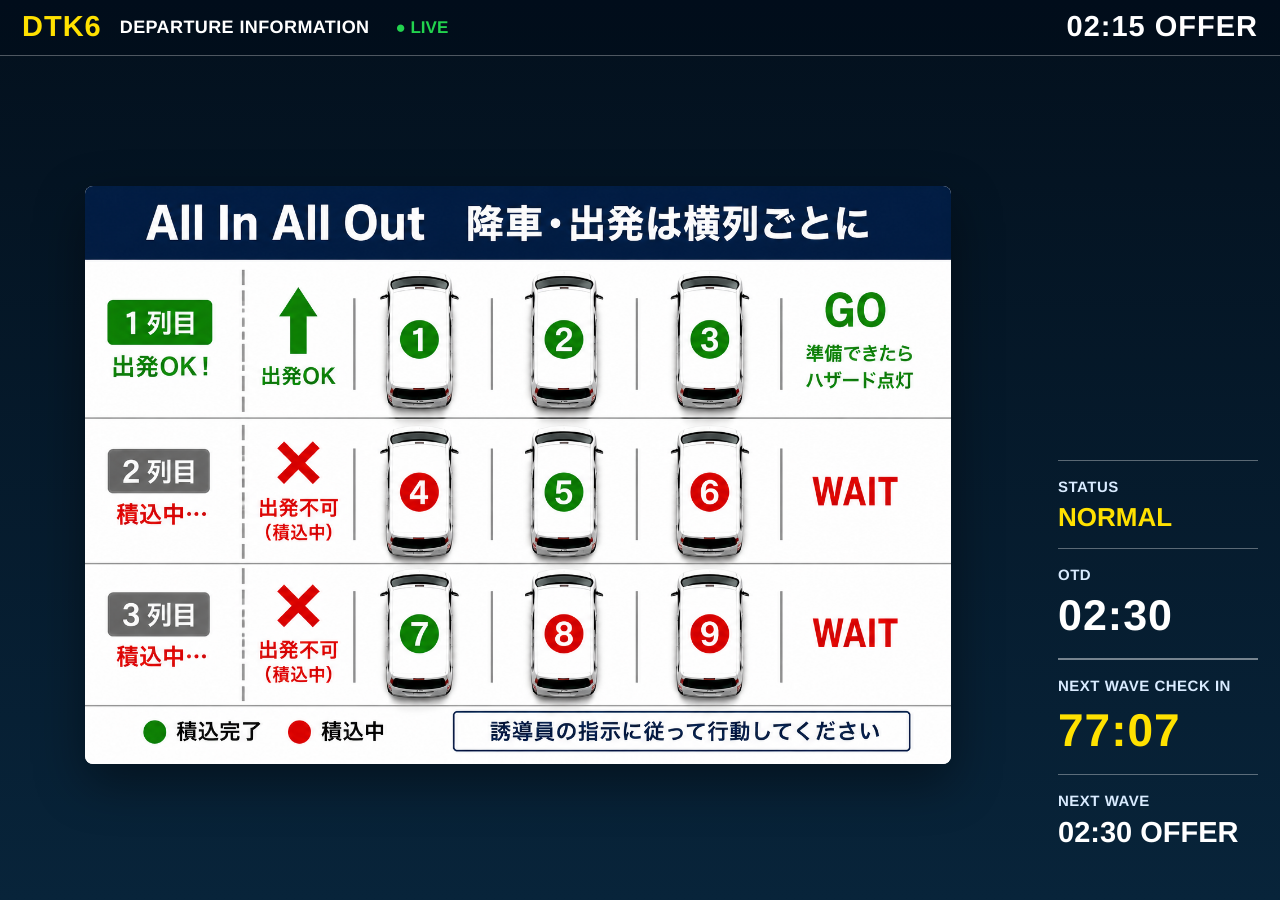
==== index.html @ 62feb546 "Add files via upload" ====
<!DOCTYPE html>
<html lang="ja">
<head>
  <meta charset="UTF-8">
  <meta name="viewport" content="width=device-width, initial-scale=1.0, viewport-fit=cover">
  <meta http-equiv="X-UA-Compatible" content="IE=edge">
  <title>DTK6 Departure Information</title>
  <link rel="stylesheet" href="style.css">
</head>
<body class="mode-normal">
  <div id="app">
    <header id="header">
      <div class="brand"><span class="brand-main">DTK6</span><span class="brand-sub">DEPARTURE INFORMATION</span></div>
      <div class="live">● LIVE</div>
      <div id="offer">--:-- OFFER</div>
    </header>

    <main id="main">
      <section id="clockView" class="view active">
        <canvas id="clockCanvas"></canvas>
        <div id="digitalClock">--:--:--</div>
      </section>

      <section id="slideView" class="view">
        <img id="slideImage" src="" alt="DTK6案内スライド">
        <div id="slidePlaceholder">
          <div id="slideTitle">IMAGE</div>
          <div id="slideMessage">画像を読み込み中</div>
        </div>
      </section>

      <section id="messageView" class="view">
        <div id="messageStatus">CHECK-IN</div>
        <div id="messageText">受付開始</div>
      </section>
    </main>

    <aside id="infoPanel">
      <div class="infoBlock"><div class="label">STATUS</div><div id="status">NORMAL</div></div>
      <div class="infoBlock"><div class="label">OTD</div><div id="otdTime">--:--</div></div>
      <div class="infoBlock remainBlock"><div class="label">NEXT WAVE CHECK IN</div><div id="remaining">00:00</div></div>
      <div class="infoBlock"><div class="label">NEXT WAVE</div><div id="nextWave">--:--</div></div>
    </aside>
  </div>

  <script src="config.js"></script>
  <script src="clock.js"></script>
  <script src="scheduler.js"></script>
  <script src="display.js"></script>
  <script src="no-sleep.js"></script>
  <script src="app.js"></script>
</body>
</html>
---- style.css ----
*{margin:0;padding:0;box-sizing:border-box}
html,body{width:100%;height:100%;overflow:hidden;background:#03101d}
body{color:white;font-family:Arial,"Helvetica Neue",sans-serif;-webkit-font-smoothing:antialiased;text-rendering:geometricPrecision}
#app{width:100vw;height:100vh;position:relative;background:linear-gradient(180deg,#03101d,#08243a);transition:background .6s ease;overflow:hidden}
#header{position:absolute;top:0;left:0;right:0;height:62px;display:flex;align-items:center;padding:0 30px;border-bottom:1px solid rgba(255,255,255,.30);z-index:20;background:rgba(0,12,26,.55)}
.brand{display:flex;align-items:center;gap:18px;white-space:nowrap}.brand-main{font-size:33px;font-weight:900;color:#ffe100;letter-spacing:1px}.brand-sub{font-size:21px;font-weight:800;letter-spacing:.4px}.live{margin-left:26px;font-size:19px;color:#22d34e;font-weight:900;white-space:nowrap}#offer{margin-left:auto;font-size:33px;font-weight:900;letter-spacing:1px;white-space:nowrap}
#main{position:absolute;top:62px;left:0;right:280px;bottom:0;padding:18px 18px 24px 18px}.view{position:absolute;inset:18px 18px 24px 18px;display:flex;flex-direction:column;align-items:center;justify-content:center;opacity:0;pointer-events:none;transition:opacity .45s ease}.view.active{opacity:1;pointer-events:auto}
#clockCanvas{width:min(61vh,550px);height:min(61vh,550px);filter:drop-shadow(0 16px 28px rgba(0,0,0,.42))}#digitalClock{margin-top:22px;font-size:56px;font-weight:400;letter-spacing:6px;text-shadow:0 4px 14px rgba(0,0,0,.45)}
#slideImage{max-width:88%;max-height:76vh;width:auto;height:auto;object-fit:contain;border-radius:8px;box-shadow:0 18px 50px rgba(0,0,0,.42);background:#fff;display:none}
#slidePlaceholder{width:82%;height:62vh;border:3px dashed rgba(255,255,255,.40);border-radius:24px;display:flex;flex-direction:column;align-items:center;justify-content:center;background:rgba(255,255,255,.08)}#slideTitle{font-size:58px;color:#ffcc00;font-weight:900;letter-spacing:3px;text-align:center}#slideMessage{margin-top:24px;font-size:29px;font-weight:700;text-align:center}
#messageView{text-align:center;padding:0 36px}#messageStatus{font-size:74px;font-weight:900;letter-spacing:5px;line-height:1.05;text-shadow:0 5px 18px rgba(0,0,0,.35)}#messageText{margin-top:28px;font-size:40px;line-height:1.55;white-space:pre-line;font-weight:800;text-shadow:0 4px 16px rgba(0,0,0,.30)}
#infoPanel{position:absolute;top:82px;right:30px;width:220px;bottom:34px;display:flex;flex-direction:column;justify-content:flex-end;z-index:25}.infoBlock{border-top:1px solid rgba(255,255,255,.34);padding:18px 0 17px;text-align:left}.label{font-size:17px;letter-spacing:.5px;color:#d9ebff;font-weight:900}#status{margin-top:7px;font-size:30px;font-weight:900;color:#ffe100;line-height:1.08}#otdTime{margin-top:8px;font-size:48px;font-weight:800;letter-spacing:1px}#remaining{margin-top:8px;font-size:53px;font-weight:900;color:#ffe100;letter-spacing:1px}#nextWave{margin-top:8px;font-size:32px;font-weight:900;line-height:1.08}.remainBlock{border-top:2px solid rgba(255,255,255,.45)}
body.mode-normal #app{background:linear-gradient(180deg,#03101d,#08243a)}body.mode-checkin #app{background:linear-gradient(180deg,#004b9b,#0b6fbf)}body.mode-loading #app{background:linear-gradient(180deg,#9f7900,#f4b400)}body.mode-depart #app{background:linear-gradient(180deg,#a83b00,#ef6c00)}body.mode-safe #app{background:linear-gradient(180deg,#07592b,#168d43)}body.mode-loading #messageStatus,body.mode-loading #messageText{color:#111;text-shadow:none}body.mode-depart #messageStatus,body.mode-depart #messageText{color:#fff}
@media (max-aspect-ratio: 16/9){#slideImage{max-width:86%;max-height:72vh}#clockCanvas{width:min(57vh,510px);height:min(57vh,510px)}#digitalClock{font-size:51px}}
@media (max-width:1280px){#header{height:56px;padding:0 22px}.brand-main{font-size:29px}.brand-sub{font-size:18px}.live{font-size:17px}#offer{font-size:29px}#main{top:56px;right:244px}.view{inset:14px 14px 20px 14px}#infoPanel{top:74px;right:22px;width:200px}.label{font-size:15px}#status{font-size:26px}#otdTime{font-size:43px}#remaining{font-size:46px}#nextWave{font-size:29px}#messageStatus{font-size:64px}#messageText{font-size:35px}}
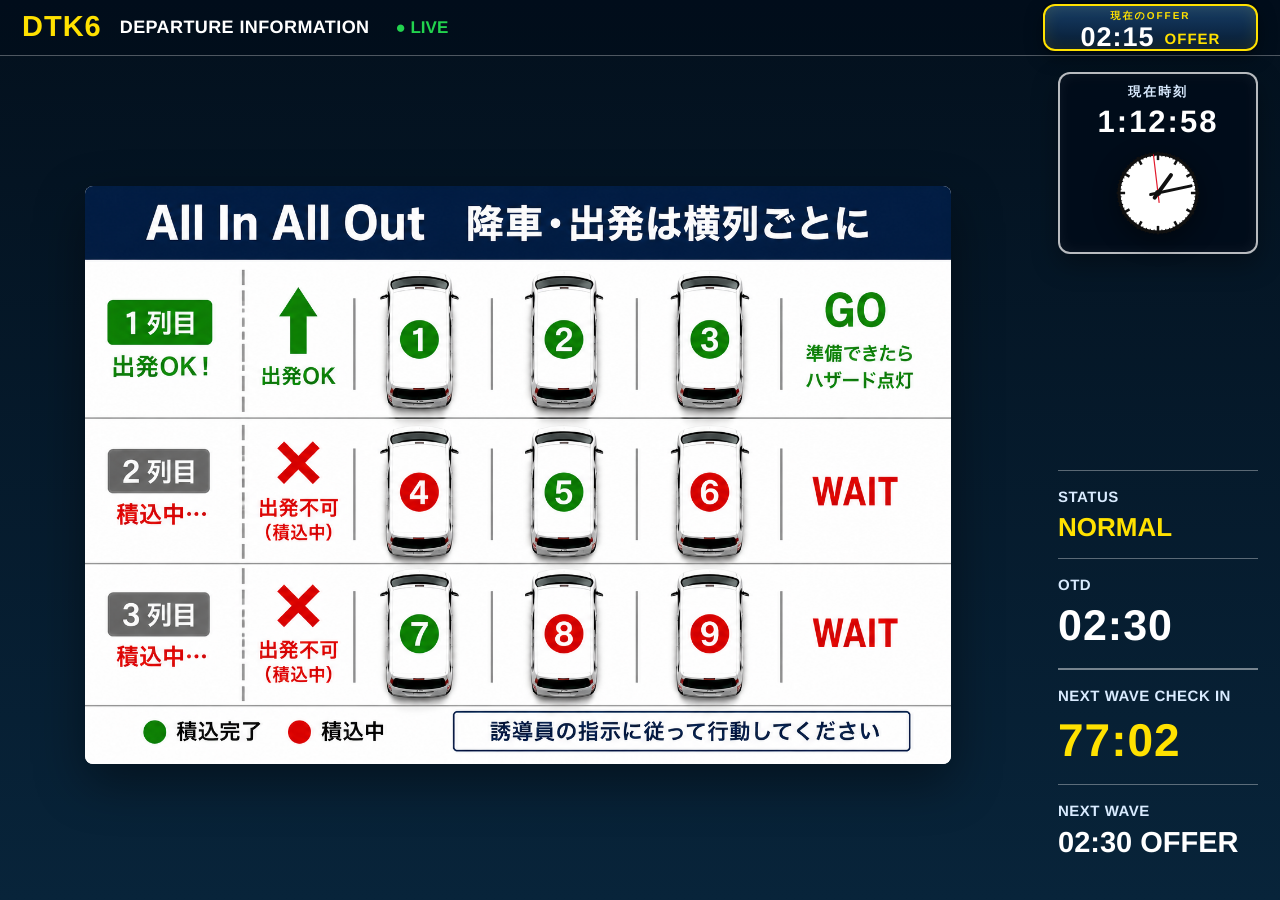
==== commit f8a6955e: "Add files via upload" ====
--- a/index.html
+++ b/index.html
@@ -12,13 +12,22 @@
     <header id="header">
       <div class="brand"><span class="brand-main">DTK6</span><span class="brand-sub">DEPARTURE INFORMATION</span></div>
       <div class="live">● LIVE</div>
-      <div id="offer">--:-- OFFER</div>
+      <div id="offer" aria-label="現在のOFFER">
+        <span class="offer-label">現在のOFFER</span>
+        <span id="offerValue">--:--</span>
+        <span class="offer-unit">OFFER</span>
+      </div>
     </header>
+
+    <div id="miniClock" aria-label="現在時刻">
+      <span class="mini-clock-label">現在時刻</span>
+      <span id="miniDigitalClock">--:--:--</span>
+      <canvas id="miniClockCanvas" aria-label="小型アナログ時計"></canvas>
+    </div>
 
     <main id="main">
       <section id="clockView" class="view active">
         <canvas id="clockCanvas"></canvas>
-        <div id="digitalClock">--:--:--</div>
       </section>
 
       <section id="slideView" class="view">
--- a/style.css
+++ b/style.css
@@ -5,11 +5,62 @@
 #header{position:absolute;top:0;left:0;right:0;height:62px;display:flex;align-items:center;padding:0 30px;border-bottom:1px solid rgba(255,255,255,.30);z-index:20;background:rgba(0,12,26,.55)}
 .brand{display:flex;align-items:center;gap:18px;white-space:nowrap}.brand-main{font-size:33px;font-weight:900;color:#ffe100;letter-spacing:1px}.brand-sub{font-size:21px;font-weight:800;letter-spacing:.4px}.live{margin-left:26px;font-size:19px;color:#22d34e;font-weight:900;white-space:nowrap}#offer{margin-left:auto;font-size:33px;font-weight:900;letter-spacing:1px;white-space:nowrap}
 #main{position:absolute;top:62px;left:0;right:280px;bottom:0;padding:18px 18px 24px 18px}.view{position:absolute;inset:18px 18px 24px 18px;display:flex;flex-direction:column;align-items:center;justify-content:center;opacity:0;pointer-events:none;transition:opacity .45s ease}.view.active{opacity:1;pointer-events:auto}
-#clockCanvas{width:min(61vh,550px);height:min(61vh,550px);filter:drop-shadow(0 16px 28px rgba(0,0,0,.42))}#digitalClock{margin-top:22px;font-size:56px;font-weight:400;letter-spacing:6px;text-shadow:0 4px 14px rgba(0,0,0,.45)}
+#clockCanvas{width:min(65vh,590px);height:min(65vh,590px);filter:drop-shadow(0 16px 28px rgba(0,0,0,.42))}
 #slideImage{max-width:88%;max-height:76vh;width:auto;height:auto;object-fit:contain;border-radius:8px;box-shadow:0 18px 50px rgba(0,0,0,.42);background:#fff;display:none}
 #slidePlaceholder{width:82%;height:62vh;border:3px dashed rgba(255,255,255,.40);border-radius:24px;display:flex;flex-direction:column;align-items:center;justify-content:center;background:rgba(255,255,255,.08)}#slideTitle{font-size:58px;color:#ffcc00;font-weight:900;letter-spacing:3px;text-align:center}#slideMessage{margin-top:24px;font-size:29px;font-weight:700;text-align:center}
 #messageView{text-align:center;padding:0 36px}#messageStatus{font-size:74px;font-weight:900;letter-spacing:5px;line-height:1.05;text-shadow:0 5px 18px rgba(0,0,0,.35)}#messageText{margin-top:28px;font-size:40px;line-height:1.55;white-space:pre-line;font-weight:800;text-shadow:0 4px 16px rgba(0,0,0,.30)}
-#infoPanel{position:absolute;top:82px;right:30px;width:220px;bottom:34px;display:flex;flex-direction:column;justify-content:flex-end;z-index:25}.infoBlock{border-top:1px solid rgba(255,255,255,.34);padding:18px 0 17px;text-align:left}.label{font-size:17px;letter-spacing:.5px;color:#d9ebff;font-weight:900}#status{margin-top:7px;font-size:30px;font-weight:900;color:#ffe100;line-height:1.08}#otdTime{margin-top:8px;font-size:48px;font-weight:800;letter-spacing:1px}#remaining{margin-top:8px;font-size:53px;font-weight:900;color:#ffe100;letter-spacing:1px}#nextWave{margin-top:8px;font-size:32px;font-weight:900;line-height:1.08}.remainBlock{border-top:2px solid rgba(255,255,255,.45)}
+#infoPanel{position:absolute;top:330px;right:30px;width:220px;bottom:24px;display:flex;flex-direction:column;justify-content:flex-end;z-index:25}.infoBlock{border-top:1px solid rgba(255,255,255,.34);padding:18px 0 17px;text-align:left}.label{font-size:17px;letter-spacing:.5px;color:#d9ebff;font-weight:900}#status{margin-top:7px;font-size:30px;font-weight:900;color:#ffe100;line-height:1.08}#otdTime{margin-top:8px;font-size:48px;font-weight:800;letter-spacing:1px}#remaining{margin-top:8px;font-size:53px;font-weight:900;color:#ffe100;letter-spacing:1px}#nextWave{margin-top:8px;font-size:32px;font-weight:900;line-height:1.08}.remainBlock{border-top:2px solid rgba(255,255,255,.45)}
 body.mode-normal #app{background:linear-gradient(180deg,#03101d,#08243a)}body.mode-checkin #app{background:linear-gradient(180deg,#004b9b,#0b6fbf)}body.mode-loading #app{background:linear-gradient(180deg,#9f7900,#f4b400)}body.mode-depart #app{background:linear-gradient(180deg,#a83b00,#ef6c00)}body.mode-safe #app{background:linear-gradient(180deg,#07592b,#168d43)}body.mode-loading #messageStatus,body.mode-loading #messageText{color:#111;text-shadow:none}body.mode-depart #messageStatus,body.mode-depart #messageText{color:#fff}
-@media (max-aspect-ratio: 16/9){#slideImage{max-width:86%;max-height:72vh}#clockCanvas{width:min(57vh,510px);height:min(57vh,510px)}#digitalClock{font-size:51px}}
+@media (max-aspect-ratio: 16/9){#slideImage{max-width:86%;max-height:72vh}#clockCanvas{width:min(61vh,550px);height:min(61vh,550px)}}
 @media (max-width:1280px){#header{height:56px;padding:0 22px}.brand-main{font-size:29px}.brand-sub{font-size:18px}.live{font-size:17px}#offer{font-size:29px}#main{top:56px;right:244px}.view{inset:14px 14px 20px 14px}#infoPanel{top:74px;right:22px;width:200px}.label{font-size:15px}#status{font-size:26px}#otdTime{font-size:43px}#remaining{font-size:46px}#nextWave{font-size:29px}#messageStatus{font-size:64px}#messageText{font-size:35px}}
+
+/* ===== ブラッシュアップ v2 ===== */
+#offer{
+  margin-left:auto;
+  min-width:245px;
+  height:52px;
+  padding:4px 18px 5px;
+  display:grid;
+  grid-template-columns:auto auto;
+  grid-template-rows:18px 27px;
+  column-gap:10px;
+  align-items:center;
+  justify-content:center;
+  border:2px solid #ffe100;
+  border-radius:12px;
+  background:linear-gradient(180deg,#173e68,#061a30);
+  box-shadow:0 0 0 2px rgba(0,0,0,.25),0 6px 18px rgba(0,0,0,.35),inset 0 0 16px rgba(255,225,0,.12);
+  white-space:nowrap;
+}
+.offer-label{grid-column:1/3;font-size:12px;line-height:1;letter-spacing:2px;font-weight:900;color:#ffe100;text-align:center}
+#offerValue{font-size:31px;line-height:1;font-weight:900;letter-spacing:1px;color:#fff}
+.offer-unit{font-size:17px;line-height:1;font-weight:900;color:#ffe100;align-self:end;padding-bottom:2px}
+
+#miniClock{
+  position:absolute;
+  top:82px;
+  right:30px;
+  width:220px;
+  z-index:30;
+  padding:13px 14px 14px;
+  border:2px solid rgba(255,255,255,.72);
+  border-radius:12px;
+  background:rgba(0,12,26,.88);
+  box-shadow:0 10px 26px rgba(0,0,0,.34),inset 0 0 14px rgba(255,255,255,.06);
+  text-align:center;
+}
+.mini-clock-label{display:block;font-size:13px;line-height:1;letter-spacing:2px;font-weight:900;color:#d9ebff}
+#miniDigitalClock{display:block;margin-top:8px;font-size:35px;line-height:1;font-weight:900;letter-spacing:2px;color:#fff;font-variant-numeric:tabular-nums}
+#miniClockCanvas{display:block;width:112px;height:112px;margin:12px auto 0;filter:drop-shadow(0 7px 12px rgba(0,0,0,.42))}
+.keep-alive-element{position:fixed!important;left:-20px!important;top:-20px!important;width:2px!important;height:2px!important;opacity:.001!important;pointer-events:none!important}
+
+@media (max-width:1280px){
+  #offer{min-width:215px;height:47px;padding:3px 13px 4px;grid-template-rows:16px 24px}
+  .offer-label{font-size:10px}
+  #offerValue{font-size:27px}
+  .offer-unit{font-size:15px}
+  #miniClock{top:72px;right:22px;width:200px;padding:11px 10px 12px}
+  #miniDigitalClock{font-size:31px}
+  #miniClockCanvas{width:94px;height:94px;margin-top:9px}
+  #infoPanel{top:286px}
+}
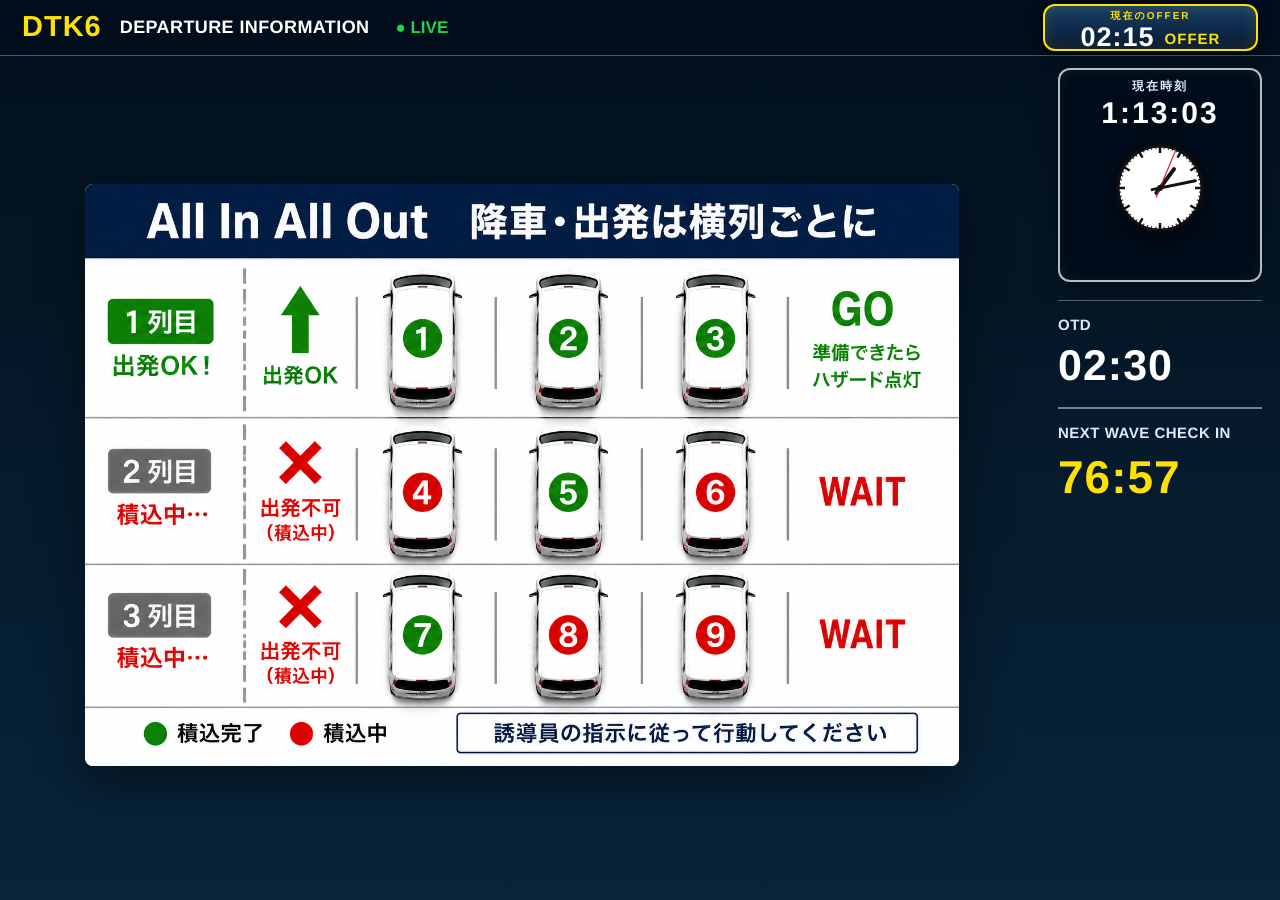
==== commit 50bdb305: "Add files via upload" ====
--- a/index.html
+++ b/index.html
@@ -22,7 +22,7 @@
     <div id="miniClock" aria-label="現在時刻">
       <span class="mini-clock-label">現在時刻</span>
       <span id="miniDigitalClock">--:--:--</span>
-      <canvas id="miniClockCanvas" aria-label="小型アナログ時計"></canvas>
+      <canvas id="miniClockCanvas"></canvas>
     </div>
 
     <main id="main">
@@ -45,10 +45,8 @@
     </main>
 
     <aside id="infoPanel">
-      <div class="infoBlock"><div class="label">STATUS</div><div id="status">NORMAL</div></div>
       <div class="infoBlock"><div class="label">OTD</div><div id="otdTime">--:--</div></div>
       <div class="infoBlock remainBlock"><div class="label">NEXT WAVE CHECK IN</div><div id="remaining">00:00</div></div>
-      <div class="infoBlock"><div class="label">NEXT WAVE</div><div id="nextWave">--:--</div></div>
     </aside>
   </div>
 
--- a/style.css
+++ b/style.css
@@ -64,3 +64,44 @@
   #miniClockCanvas{width:94px;height:94px;margin-top:9px}
   #infoPanel{top:286px}
 }
+
+/* ===== Fire Stick overlap fix v5 ===== */
+/* 現在ステータス・次のWAVEを廃止し、右側表示の重なりを防止 */
+#miniClock{
+  top:76px;
+  right:24px;
+  width:226px;
+  height:238px;
+  padding:12px 12px 14px;
+}
+.mini-clock-label{font-size:14px}
+#miniDigitalClock{font-size:34px;margin-top:8px}
+#miniClockCanvas{width:118px;height:118px;margin:12px auto 0}
+#infoPanel{
+  top:334px;
+  right:24px;
+  width:226px;
+  bottom:24px;
+  justify-content:flex-start;
+}
+#infoPanel .infoBlock{padding:16px 0 16px}
+#main{right:274px}
+
+@media (max-width:1280px){
+  #miniClock{top:68px;right:18px;width:204px;height:214px;padding:10px 10px 12px}
+  .mini-clock-label{font-size:12px}
+  #miniDigitalClock{font-size:30px;margin-top:7px}
+  #miniClockCanvas{width:100px;height:100px;margin-top:9px}
+  #infoPanel{top:300px;right:18px;width:204px;bottom:18px;justify-content:flex-start}
+  #main{right:236px}
+}
+
+@media (max-height:650px){
+  #miniClock{top:64px;height:196px}
+  #miniDigitalClock{font-size:28px}
+  #miniClockCanvas{width:88px;height:88px;margin-top:8px}
+  #infoPanel{top:276px}
+  #infoPanel .infoBlock{padding:12px 0}
+  #otdTime{font-size:39px}
+  #remaining{font-size:43px}
+}
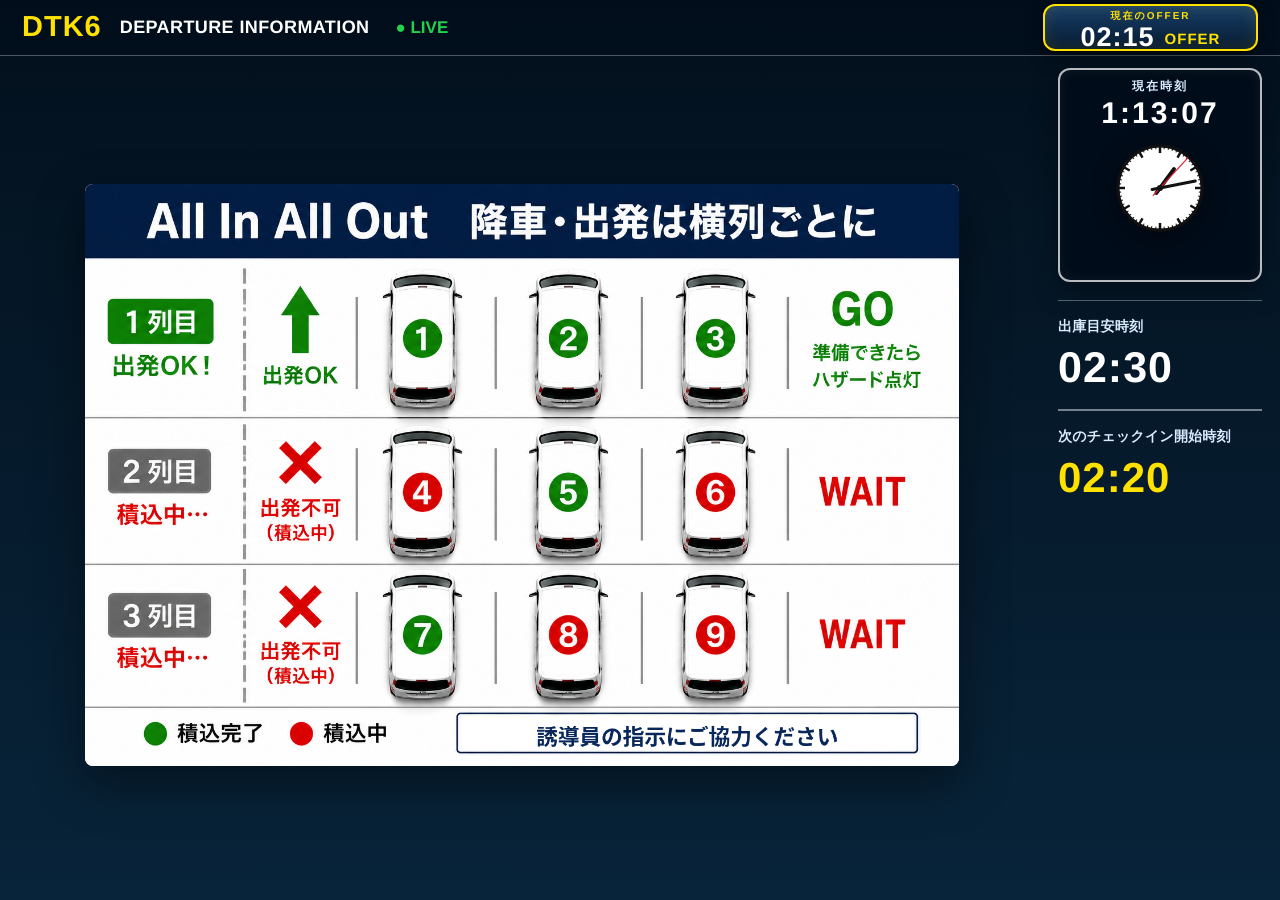
==== commit fca0b442: "Add files via upload" ====
--- a/index.html
+++ b/index.html
@@ -45,8 +45,8 @@
     </main>
 
     <aside id="infoPanel">
-      <div class="infoBlock"><div class="label">OTD</div><div id="otdTime">--:--</div></div>
-      <div class="infoBlock remainBlock"><div class="label">NEXT WAVE CHECK IN</div><div id="remaining">00:00</div></div>
+      <div class="infoBlock"><div class="label">出庫目安時刻</div><div id="otdTime">--:--</div></div>
+      <div class="infoBlock remainBlock"><div class="label">次のチェックイン開始時刻</div><div id="nextCheckinTime">--:--</div></div>
     </aside>
   </div>
 
--- a/style.css
+++ b/style.css
@@ -105,3 +105,9 @@
   #otdTime{font-size:39px}
   #remaining{font-size:43px}
 }
+
+/* ===== 日本語案内 v6 ===== */
+#infoPanel .label{font-size:16px;line-height:1.35;letter-spacing:.2px}
+#nextCheckinTime{margin-top:8px;font-size:48px;font-weight:900;color:#ffe100;letter-spacing:1px}
+@media (max-width:1280px){#infoPanel .label{font-size:14px}#nextCheckinTime{font-size:42px}}
+@media (max-height:650px){#nextCheckinTime{font-size:39px}}
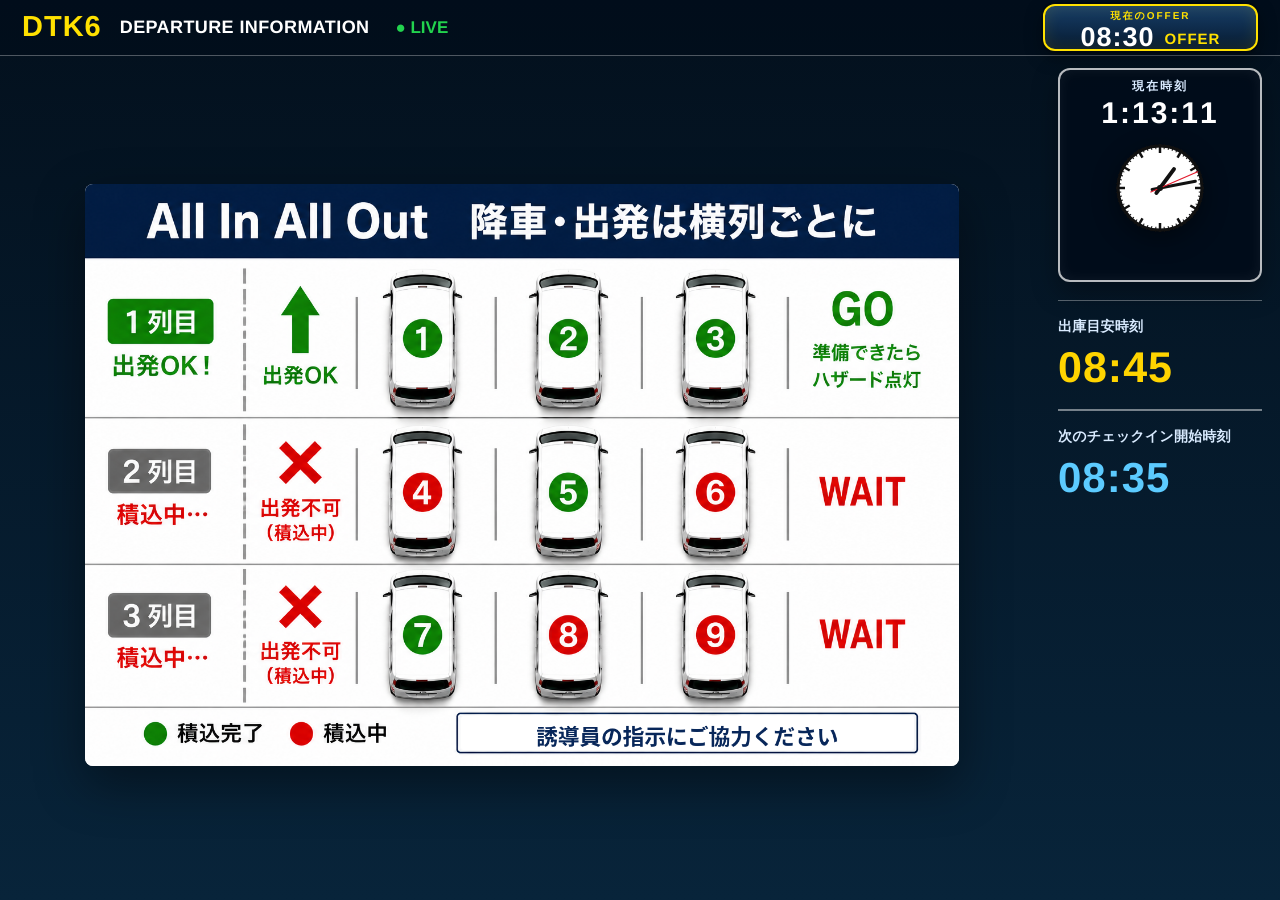
==== commit b71bc60b: "Add files via upload" ====
--- a/index.html
+++ b/index.html
@@ -12,6 +12,7 @@
     <header id="header">
       <div class="brand"><span class="brand-main">DTK6</span><span class="brand-sub">DEPARTURE INFORMATION</span></div>
       <div class="live">● LIVE</div>
+      <div id="demoBadge" aria-live="polite">DEMO</div>
       <div id="offer" aria-label="現在のOFFER">
         <span class="offer-label">現在のOFFER</span>
         <span id="offerValue">--:--</span>
--- a/style.css
+++ b/style.css
@@ -111,3 +111,28 @@
 #nextCheckinTime{margin-top:8px;font-size:48px;font-weight:900;color:#ffe100;letter-spacing:1px}
 @media (max-width:1280px){#infoPanel .label{font-size:14px}#nextCheckinTime{font-size:42px}}
 @media (max-height:650px){#nextCheckinTime{font-size:39px}}
+
+
+/* ===== DEMO mode v7 ===== */
+#demoBadge{
+  display:none;
+  margin-left:14px;
+  padding:5px 11px;
+  border:2px solid #ff4b3e;
+  border-radius:7px;
+  background:#7d0800;
+  color:#fff;
+  font-size:14px;
+  line-height:1;
+  font-weight:900;
+  letter-spacing:1px;
+  box-shadow:0 0 12px rgba(255,60,45,.48);
+  white-space:nowrap;
+}
+#demoBadge.active{display:block}
+@media (max-width:1280px){#demoBadge{margin-left:9px;padding:4px 8px;font-size:11px}}
+
+/* ===== 表示色調整 v8.1 ===== */
+/* 出庫目安時刻は黄色、次のチェックイン開始時刻は水色 */
+#otdTime{color:#ffd400;font-weight:900}
+#nextCheckinTime{color:#5ccbff}
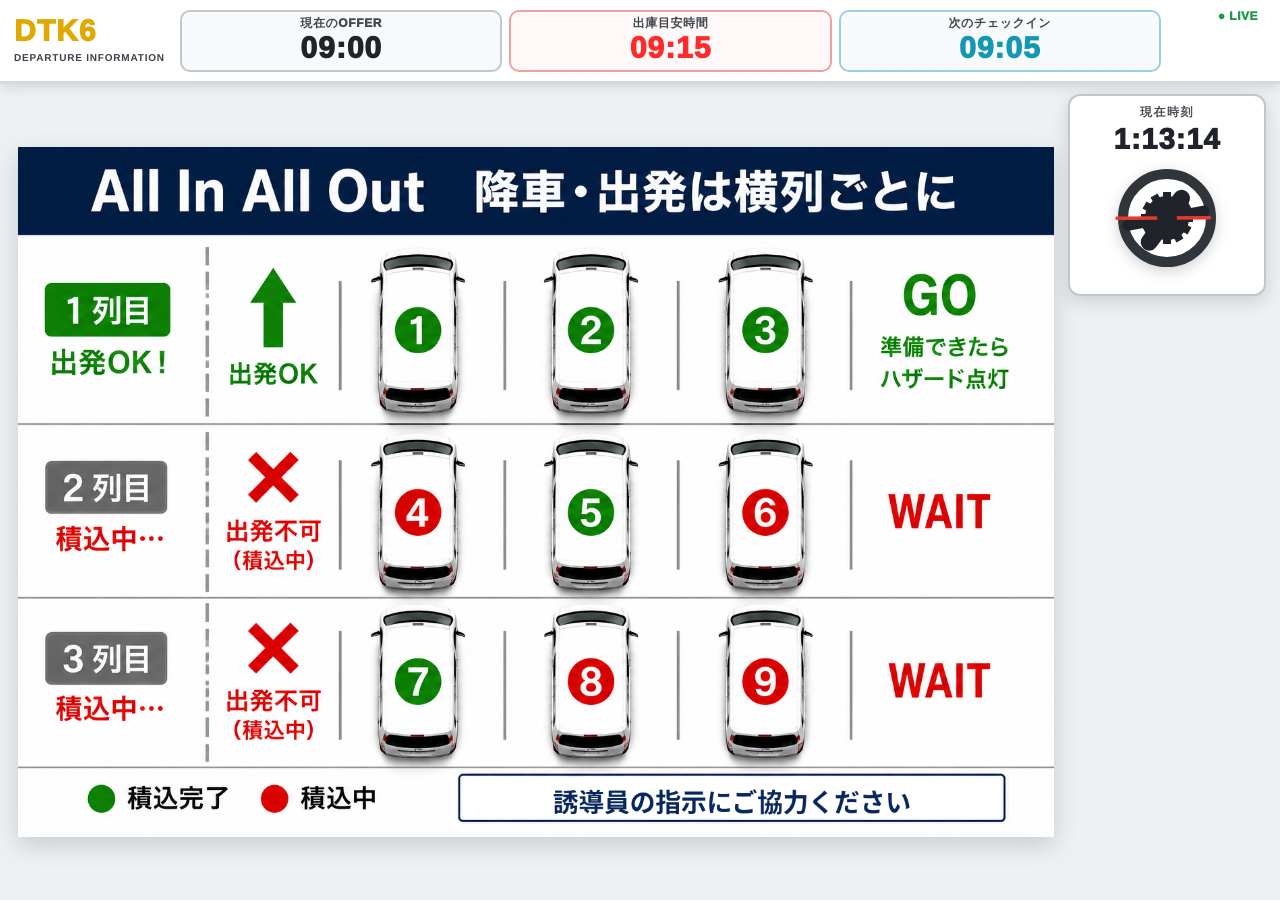
==== commit 7ed1cdbd: "Add files via upload" ====
--- a/index.html
+++ b/index.html
@@ -4,20 +4,35 @@
   <meta charset="UTF-8">
   <meta name="viewport" content="width=device-width, initial-scale=1.0, viewport-fit=cover">
   <meta http-equiv="X-UA-Compatible" content="IE=edge">
-  <title>DTK6 Departure Information</title>
+  <meta name="theme-color" content="#EEF1F4">
+  <title>DTK6 Departure Information V12</title>
   <link rel="stylesheet" href="style.css">
 </head>
 <body class="mode-normal">
   <div id="app">
     <header id="header">
-      <div class="brand"><span class="brand-main">DTK6</span><span class="brand-sub">DEPARTURE INFORMATION</span></div>
+      <div class="brand">
+        <span class="brand-main">DTK6</span>
+        <span class="brand-sub">DEPARTURE INFORMATION</span>
+      </div>
+
+      <div id="headerInfo" aria-label="運行情報">
+        <div class="headerCard offerCard">
+          <span id="offerLabel" class="headerLabel">現在のOFFER</span>
+          <span id="offerValue" class="headerValue">--:--</span>
+        </div>
+        <div class="headerCard otdCard">
+          <span class="headerLabel">出庫目安時間</span>
+          <span id="otdTime" class="headerValue otdValue">--:--</span>
+        </div>
+        <div class="headerCard nextCard">
+          <span class="headerLabel">次のチェックイン</span>
+          <span id="nextCheckinTime" class="headerValue nextValue">--:--</span>
+        </div>
+      </div>
+
       <div class="live">● LIVE</div>
       <div id="demoBadge" aria-live="polite">DEMO</div>
-      <div id="offer" aria-label="現在のOFFER">
-        <span class="offer-label">現在のOFFER</span>
-        <span id="offerValue">--:--</span>
-        <span class="offer-unit">OFFER</span>
-      </div>
     </header>
 
     <div id="miniClock" aria-label="現在時刻">
@@ -27,28 +42,23 @@
     </div>
 
     <main id="main">
-      <section id="clockView" class="view active">
+      <section id="clockView" class="view active" aria-label="時計表示">
         <canvas id="clockCanvas"></canvas>
       </section>
 
-      <section id="slideView" class="view">
-        <img id="slideImage" src="" alt="DTK6案内スライド">
+      <section id="slideView" class="view" aria-label="ポスター表示">
+        <img id="slideImage" src="" alt="DTK6案内ポスター">
         <div id="slidePlaceholder">
-          <div id="slideTitle">IMAGE</div>
+          <div id="slideTitle">POSTER</div>
           <div id="slideMessage">画像を読み込み中</div>
         </div>
       </section>
 
-      <section id="messageView" class="view">
+      <section id="messageView" class="view" aria-label="案内表示">
         <div id="messageStatus">CHECK-IN</div>
         <div id="messageText">受付開始</div>
       </section>
     </main>
-
-    <aside id="infoPanel">
-      <div class="infoBlock"><div class="label">出庫目安時刻</div><div id="otdTime">--:--</div></div>
-      <div class="infoBlock remainBlock"><div class="label">次のチェックイン開始時刻</div><div id="nextCheckinTime">--:--</div></div>
-    </aside>
   </div>
 
   <script src="config.js"></script>
--- a/style.css
+++ b/style.css
@@ -1,138 +1,100 @@
 *{margin:0;padding:0;box-sizing:border-box}
-html,body{width:100%;height:100%;overflow:hidden;background:#03101d}
-body{color:white;font-family:Arial,"Helvetica Neue",sans-serif;-webkit-font-smoothing:antialiased;text-rendering:geometricPrecision}
-#app{width:100vw;height:100vh;position:relative;background:linear-gradient(180deg,#03101d,#08243a);transition:background .6s ease;overflow:hidden}
-#header{position:absolute;top:0;left:0;right:0;height:62px;display:flex;align-items:center;padding:0 30px;border-bottom:1px solid rgba(255,255,255,.30);z-index:20;background:rgba(0,12,26,.55)}
-.brand{display:flex;align-items:center;gap:18px;white-space:nowrap}.brand-main{font-size:33px;font-weight:900;color:#ffe100;letter-spacing:1px}.brand-sub{font-size:21px;font-weight:800;letter-spacing:.4px}.live{margin-left:26px;font-size:19px;color:#22d34e;font-weight:900;white-space:nowrap}#offer{margin-left:auto;font-size:33px;font-weight:900;letter-spacing:1px;white-space:nowrap}
-#main{position:absolute;top:62px;left:0;right:280px;bottom:0;padding:18px 18px 24px 18px}.view{position:absolute;inset:18px 18px 24px 18px;display:flex;flex-direction:column;align-items:center;justify-content:center;opacity:0;pointer-events:none;transition:opacity .45s ease}.view.active{opacity:1;pointer-events:auto}
-#clockCanvas{width:min(65vh,590px);height:min(65vh,590px);filter:drop-shadow(0 16px 28px rgba(0,0,0,.42))}
-#slideImage{max-width:88%;max-height:76vh;width:auto;height:auto;object-fit:contain;border-radius:8px;box-shadow:0 18px 50px rgba(0,0,0,.42);background:#fff;display:none}
-#slidePlaceholder{width:82%;height:62vh;border:3px dashed rgba(255,255,255,.40);border-radius:24px;display:flex;flex-direction:column;align-items:center;justify-content:center;background:rgba(255,255,255,.08)}#slideTitle{font-size:58px;color:#ffcc00;font-weight:900;letter-spacing:3px;text-align:center}#slideMessage{margin-top:24px;font-size:29px;font-weight:700;text-align:center}
-#messageView{text-align:center;padding:0 36px}#messageStatus{font-size:74px;font-weight:900;letter-spacing:5px;line-height:1.05;text-shadow:0 5px 18px rgba(0,0,0,.35)}#messageText{margin-top:28px;font-size:40px;line-height:1.55;white-space:pre-line;font-weight:800;text-shadow:0 4px 16px rgba(0,0,0,.30)}
-#infoPanel{position:absolute;top:330px;right:30px;width:220px;bottom:24px;display:flex;flex-direction:column;justify-content:flex-end;z-index:25}.infoBlock{border-top:1px solid rgba(255,255,255,.34);padding:18px 0 17px;text-align:left}.label{font-size:17px;letter-spacing:.5px;color:#d9ebff;font-weight:900}#status{margin-top:7px;font-size:30px;font-weight:900;color:#ffe100;line-height:1.08}#otdTime{margin-top:8px;font-size:48px;font-weight:800;letter-spacing:1px}#remaining{margin-top:8px;font-size:53px;font-weight:900;color:#ffe100;letter-spacing:1px}#nextWave{margin-top:8px;font-size:32px;font-weight:900;line-height:1.08}.remainBlock{border-top:2px solid rgba(255,255,255,.45)}
-body.mode-normal #app{background:linear-gradient(180deg,#03101d,#08243a)}body.mode-checkin #app{background:linear-gradient(180deg,#004b9b,#0b6fbf)}body.mode-loading #app{background:linear-gradient(180deg,#9f7900,#f4b400)}body.mode-depart #app{background:linear-gradient(180deg,#a83b00,#ef6c00)}body.mode-safe #app{background:linear-gradient(180deg,#07592b,#168d43)}body.mode-loading #messageStatus,body.mode-loading #messageText{color:#111;text-shadow:none}body.mode-depart #messageStatus,body.mode-depart #messageText{color:#fff}
-@media (max-aspect-ratio: 16/9){#slideImage{max-width:86%;max-height:72vh}#clockCanvas{width:min(61vh,550px);height:min(61vh,550px)}}
-@media (max-width:1280px){#header{height:56px;padding:0 22px}.brand-main{font-size:29px}.brand-sub{font-size:18px}.live{font-size:17px}#offer{font-size:29px}#main{top:56px;right:244px}.view{inset:14px 14px 20px 14px}#infoPanel{top:74px;right:22px;width:200px}.label{font-size:15px}#status{font-size:26px}#otdTime{font-size:43px}#remaining{font-size:46px}#nextWave{font-size:29px}#messageStatus{font-size:64px}#messageText{font-size:35px}}
+html,body{width:100%;height:100%;overflow:hidden;background:#EEF1F4}
+body{color:#20242A;font-family:Arial,"Helvetica Neue","Noto Sans JP",sans-serif;-webkit-font-smoothing:antialiased;text-rendering:geometricPrecision}
+#app{width:100vw;height:100vh;position:relative;overflow:hidden;background:#EEF1F4}
 
-/* ===== ブラッシュアップ v2 ===== */
-#offer{
-  margin-left:auto;
-  min-width:245px;
-  height:52px;
-  padding:4px 18px 5px;
-  display:grid;
-  grid-template-columns:auto auto;
-  grid-template-rows:18px 27px;
-  column-gap:10px;
-  align-items:center;
-  justify-content:center;
-  border:2px solid #ffe100;
-  border-radius:12px;
-  background:linear-gradient(180deg,#173e68,#061a30);
-  box-shadow:0 0 0 2px rgba(0,0,0,.25),0 6px 18px rgba(0,0,0,.35),inset 0 0 16px rgba(255,225,0,.12);
-  white-space:nowrap;
+/* ===== V12: projector-friendly light theme ===== */
+#header{
+  position:absolute;top:0;left:0;right:0;height:92px;z-index:20;
+  display:flex;align-items:center;gap:12px;padding:10px 20px;
+  background:#FFFFFF;border-bottom:3px solid #D4D9DE;
+  box-shadow:0 3px 12px rgba(0,0,0,.12)
 }
-.offer-label{grid-column:1/3;font-size:12px;line-height:1;letter-spacing:2px;font-weight:900;color:#ffe100;text-align:center}
-#offerValue{font-size:31px;line-height:1;font-weight:900;letter-spacing:1px;color:#fff}
-.offer-unit{font-size:17px;line-height:1;font-weight:900;color:#ffe100;align-self:end;padding-bottom:2px}
+.brand{width:190px;flex:0 0 190px;display:flex;flex-direction:column;justify-content:center;line-height:1;white-space:nowrap}
+.brand-main{font-size:34px;font-weight:950;letter-spacing:1px;color:#E0A800}
+.brand-sub{margin-top:7px;font-size:12px;font-weight:900;letter-spacing:.8px;color:#3B4249}
+#headerInfo{display:flex;align-items:stretch;gap:10px;flex:1;min-width:0;margin-left:4px;margin-right:118px;height:68px}
+.headerCard{
+  min-width:0;flex:1;display:flex;flex-direction:column;align-items:center;justify-content:center;
+  border:2px solid #C7CDD3;border-radius:10px;background:#F8F9FA;
+  box-shadow:inset 0 1px 0 #fff
+}
+.headerLabel{font-size:14px;font-weight:950;letter-spacing:.6px;color:#41484F;line-height:1.05;white-space:nowrap}
+.headerValue{margin-top:5px;font-size:35px;line-height:1;font-weight:950;letter-spacing:1px;font-variant-numeric:tabular-nums;color:#20242A;white-space:nowrap}
+.offerCard{border-color:#BFC7CE}.nextCard{border-color:#9ACFE0}
+.otdCard{border-color:#F0A0A0;background:#FFF8F8}
+.otdValue{color:#FF2B2B!important;text-shadow:0 1px 0 rgba(255,255,255,.8)}
+.nextValue{color:#1497B5!important}
+.offerCard #offerValue{color:#20242A}
+.live{position:absolute;right:22px;top:9px;font-size:12px;font-weight:950;color:#1B9A4A;letter-spacing:.5px}
+#demoBadge{display:none;position:absolute;right:20px;bottom:7px;font-size:11px;font-weight:900;color:#7A4B00}
+#demoBadge.active{display:block}
 
+/* 現在時刻：従来どおり右上 */
 #miniClock{
-  position:absolute;
-  top:82px;
-  right:30px;
-  width:220px;
-  z-index:30;
-  padding:13px 14px 14px;
-  border:2px solid rgba(255,255,255,.72);
-  border-radius:12px;
-  background:rgba(0,12,26,.88);
-  box-shadow:0 10px 26px rgba(0,0,0,.34),inset 0 0 14px rgba(255,255,255,.06);
-  text-align:center;
+  position:absolute;top:102px;right:18px;width:218px;height:222px;z-index:30;
+  padding:10px 12px 12px;text-align:center;
+  border:2px solid #BFC7CE;border-radius:12px;background:#FFFFFF;
+  box-shadow:0 6px 18px rgba(0,0,0,.14)
 }
-.mini-clock-label{display:block;font-size:13px;line-height:1;letter-spacing:2px;font-weight:900;color:#d9ebff}
-#miniDigitalClock{display:block;margin-top:8px;font-size:35px;line-height:1;font-weight:900;letter-spacing:2px;color:#fff;font-variant-numeric:tabular-nums}
-#miniClockCanvas{display:block;width:112px;height:112px;margin:12px auto 0;filter:drop-shadow(0 7px 12px rgba(0,0,0,.42))}
+.mini-clock-label{display:block;font-size:13px;line-height:1;letter-spacing:1.5px;font-weight:950;color:#4A5158}
+#miniDigitalClock{display:block;margin-top:8px;font-size:32px;line-height:1;font-weight:950;letter-spacing:1px;color:#20242A;font-variant-numeric:tabular-nums}
+#miniClockCanvas{display:block;width:116px;height:116px;margin:11px auto 0;filter:drop-shadow(0 4px 7px rgba(0,0,0,.18))}
+
+#main{position:absolute;top:92px;left:0;right:0;bottom:0;padding:14px 246px 14px 14px;background:#EEF1F4}
+.view{position:absolute;inset:14px 246px 14px 14px;display:flex;align-items:center;justify-content:center;opacity:0;pointer-events:none;transition:opacity .35s ease}
+.view.active{opacity:1;pointer-events:auto}
+
+/* 大型アナログ時計 */
+#clockCanvas{width:min(72vh,620px);height:min(72vh,620px);filter:drop-shadow(0 9px 18px rgba(0,0,0,.18))}
+
+/* ポスターは可能な限り画面いっぱい。ただし縦長ポスターは比率を維持 */
+#slideView{padding:0 4px}
+#slideImage{display:none;max-width:100%;max-height:100%;width:auto;height:auto;object-fit:contain;box-shadow:0 8px 24px rgba(0,0,0,.16);background:#fff}
+#slidePlaceholder{width:96%;height:94%;border:3px dashed #B8C0C7;border-radius:16px;display:flex;flex-direction:column;align-items:center;justify-content:center;background:#fff}
+#slideTitle{font-size:56px;color:#E0A800;font-weight:950;letter-spacing:2px;text-align:center}
+#slideMessage{margin-top:18px;font-size:26px;font-weight:800;text-align:center}
+
+/* 時間案内 */
+#messageView{text-align:center;padding:0 30px;flex-direction:column}
+#messageStatus{font-size:78px;font-weight:950;letter-spacing:3px;line-height:1.05;color:#20242A}
+#messageText{margin-top:28px;font-size:40px;line-height:1.5;white-space:pre-line;font-weight:900;color:#20242A}
+
+/* モード別：プロジェクター上で見分けやすい明るい色 */
+body.mode-normal #app{background:#EEF1F4}
+body.mode-checkin #app{background:#DDF5F6}
+body.mode-checkin #header{border-bottom-color:#20A6A8}
+body.mode-checkin #messageStatus{color:#087F83}
+body.mode-checkin #messageText{color:#18383A}
+body.mode-loading #app{background:#FFF0B8}
+body.mode-loading #header{border-bottom-color:#E1A900}
+body.mode-loading #messageStatus{color:#8A5700}
+body.mode-loading #messageText{color:#3B2B0A}
+body.mode-depart #app{background:#FFE0DE}
+body.mode-depart #header{border-bottom-color:#E53935}
+body.mode-depart #messageStatus{color:#D21F1F}
+body.mode-depart #messageText{color:#4B1616}
+body.mode-safe #app{background:#E0F4E6}
+body.mode-safe #header{border-bottom-color:#2E9E50}
+body.mode-safe #messageStatus{color:#16723A}
+body.mode-safe #messageText{color:#173C24}
+
 .keep-alive-element{position:fixed!important;left:-20px!important;top:-20px!important;width:2px!important;height:2px!important;opacity:.001!important;pointer-events:none!important}
 
-@media (max-width:1280px){
-  #offer{min-width:215px;height:47px;padding:3px 13px 4px;grid-template-rows:16px 24px}
-  .offer-label{font-size:10px}
-  #offerValue{font-size:27px}
-  .offer-unit{font-size:15px}
-  #miniClock{top:72px;right:22px;width:200px;padding:11px 10px 12px}
-  #miniDigitalClock{font-size:31px}
-  #miniClockCanvas{width:94px;height:94px;margin-top:9px}
-  #infoPanel{top:286px}
+@media (max-width:1400px){
+  #header{height:84px;padding:8px 14px}
+  .brand{width:150px;flex-basis:150px}.brand-main{font-size:30px}.brand-sub{font-size:10px}
+  #headerInfo{height:62px;margin-right:105px;gap:7px}
+  .headerLabel{font-size:12px}.headerValue{font-size:30px}
+  #miniClock{top:94px;right:14px;width:198px;height:202px}
+  #miniDigitalClock{font-size:29px}.mini-clock-label{font-size:12px}#miniClockCanvas{width:104px;height:104px}
+  #main{top:84px;padding-right:222px}.view{inset:14px 222px 14px 14px}
+  #messageStatus{font-size:66px}#messageText{font-size:34px}
 }
-
-/* ===== Fire Stick overlap fix v5 ===== */
-/* 現在ステータス・次のWAVEを廃止し、右側表示の重なりを防止 */
-#miniClock{
-  top:76px;
-  right:24px;
-  width:226px;
-  height:238px;
-  padding:12px 12px 14px;
+@media (max-height:650px){
+  #header{height:78px}.brand-main{font-size:27px}.brand-sub{font-size:9px}
+  #headerInfo{height:58px}.headerValue{font-size:27px}.headerLabel{font-size:11px}
+  #miniClock{top:86px;height:174px}.mini-clock-label{font-size:11px}#miniDigitalClock{font-size:26px}#miniClockCanvas{width:84px;height:84px;margin-top:7px}
+  #main{top:78px;padding-right:210px}.view{inset:12px 210px 12px 12px}
+  #messageStatus{font-size:56px}#messageText{font-size:30px}
 }
-.mini-clock-label{font-size:14px}
-#miniDigitalClock{font-size:34px;margin-top:8px}
-#miniClockCanvas{width:118px;height:118px;margin:12px auto 0}
-#infoPanel{
-  top:334px;
-  right:24px;
-  width:226px;
-  bottom:24px;
-  justify-content:flex-start;
-}
-#infoPanel .infoBlock{padding:16px 0 16px}
-#main{right:274px}
-
-@media (max-width:1280px){
-  #miniClock{top:68px;right:18px;width:204px;height:214px;padding:10px 10px 12px}
-  .mini-clock-label{font-size:12px}
-  #miniDigitalClock{font-size:30px;margin-top:7px}
-  #miniClockCanvas{width:100px;height:100px;margin-top:9px}
-  #infoPanel{top:300px;right:18px;width:204px;bottom:18px;justify-content:flex-start}
-  #main{right:236px}
-}
-
-@media (max-height:650px){
-  #miniClock{top:64px;height:196px}
-  #miniDigitalClock{font-size:28px}
-  #miniClockCanvas{width:88px;height:88px;margin-top:8px}
-  #infoPanel{top:276px}
-  #infoPanel .infoBlock{padding:12px 0}
-  #otdTime{font-size:39px}
-  #remaining{font-size:43px}
-}
-
-/* ===== 日本語案内 v6 ===== */
-#infoPanel .label{font-size:16px;line-height:1.35;letter-spacing:.2px}
-#nextCheckinTime{margin-top:8px;font-size:48px;font-weight:900;color:#ffe100;letter-spacing:1px}
-@media (max-width:1280px){#infoPanel .label{font-size:14px}#nextCheckinTime{font-size:42px}}
-@media (max-height:650px){#nextCheckinTime{font-size:39px}}
-
-
-/* ===== DEMO mode v7 ===== */
-#demoBadge{
-  display:none;
-  margin-left:14px;
-  padding:5px 11px;
-  border:2px solid #ff4b3e;
-  border-radius:7px;
-  background:#7d0800;
-  color:#fff;
-  font-size:14px;
-  line-height:1;
-  font-weight:900;
-  letter-spacing:1px;
-  box-shadow:0 0 12px rgba(255,60,45,.48);
-  white-space:nowrap;
-}
-#demoBadge.active{display:block}
-@media (max-width:1280px){#demoBadge{margin-left:9px;padding:4px 8px;font-size:11px}}
-
-/* ===== 表示色調整 v8.1 ===== */
-/* 出庫目安時刻は黄色、次のチェックイン開始時刻は水色 */
-#otdTime{color:#ffd400;font-weight:900}
-#nextCheckinTime{color:#5ccbff}
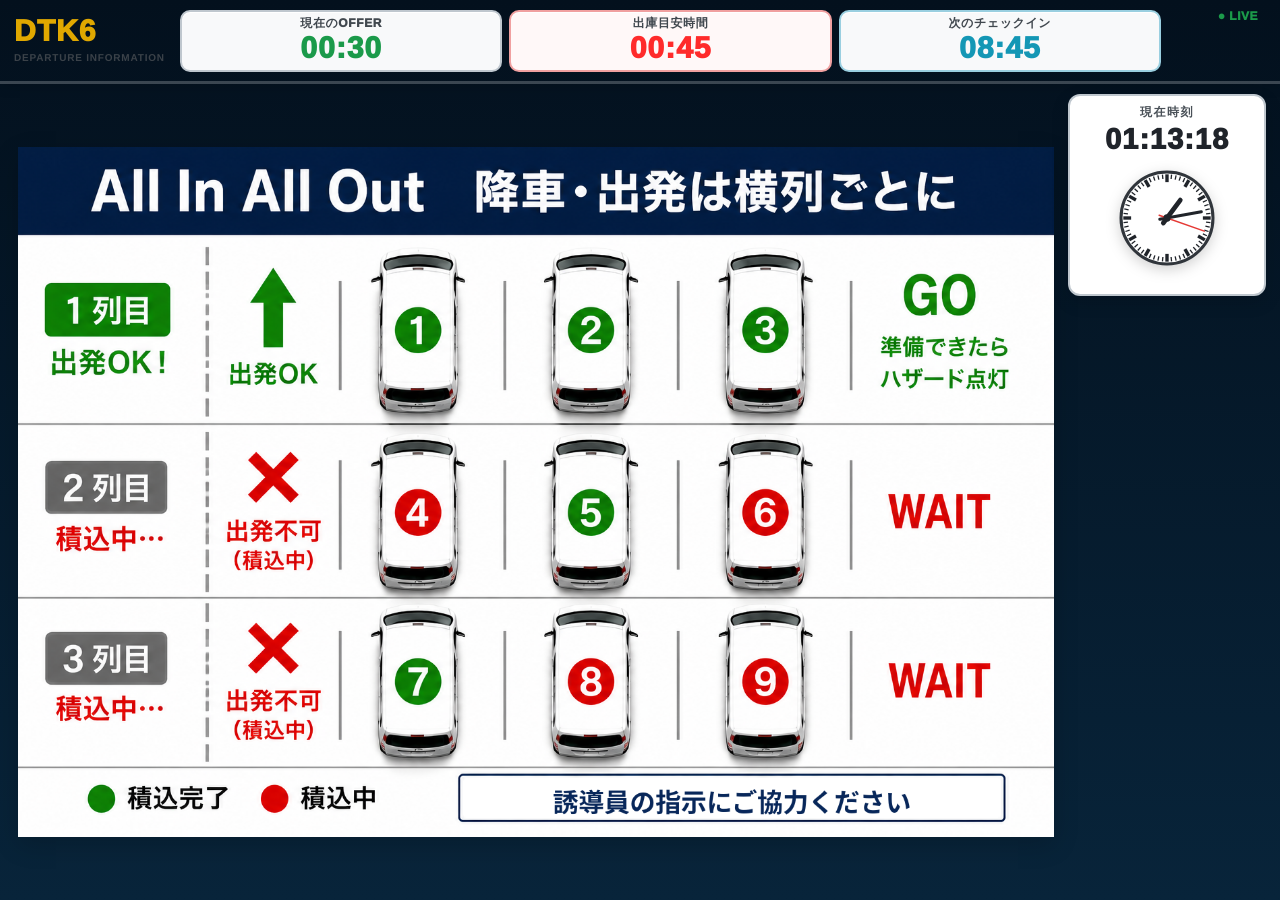
==== commit f366b859: "Add files via upload" ====
--- a/index.html
+++ b/index.html
@@ -5,7 +5,7 @@
   <meta name="viewport" content="width=device-width, initial-scale=1.0, viewport-fit=cover">
   <meta http-equiv="X-UA-Compatible" content="IE=edge">
   <meta name="theme-color" content="#EEF1F4">
-  <title>DTK6 Departure Information V12</title>
+  <title>DTK6 Departure Information V14</title>
   <link rel="stylesheet" href="style.css">
 </head>
 <body class="mode-normal">
--- a/style.css
+++ b/style.css
@@ -1,13 +1,13 @@
 *{margin:0;padding:0;box-sizing:border-box}
-html,body{width:100%;height:100%;overflow:hidden;background:#EEF1F4}
-body{color:#20242A;font-family:Arial,"Helvetica Neue","Noto Sans JP",sans-serif;-webkit-font-smoothing:antialiased;text-rendering:geometricPrecision}
-#app{width:100vw;height:100vh;position:relative;overflow:hidden;background:#EEF1F4}
+html,body{width:100%;height:100%;overflow:hidden;background:#03101D}
+body{color:#FFFFFF;font-family:Arial,"Helvetica Neue","Noto Sans JP",sans-serif;-webkit-font-smoothing:antialiased;text-rendering:geometricPrecision}
+#app{width:100vw;height:100vh;position:relative;overflow:hidden;background:transparent}
 
 /* ===== V12: projector-friendly light theme ===== */
 #header{
   position:absolute;top:0;left:0;right:0;height:92px;z-index:20;
   display:flex;align-items:center;gap:12px;padding:10px 20px;
-  background:#FFFFFF;border-bottom:3px solid #D4D9DE;
+  background:transparent;border-bottom:3px solid rgba(255,255,255,.22);
   box-shadow:0 3px 12px rgba(0,0,0,.12)
 }
 .brand{width:190px;flex:0 0 190px;display:flex;flex-direction:column;justify-content:center;line-height:1;white-space:nowrap}
@@ -25,7 +25,7 @@
 .otdCard{border-color:#F0A0A0;background:#FFF8F8}
 .otdValue{color:#FF2B2B!important;text-shadow:0 1px 0 rgba(255,255,255,.8)}
 .nextValue{color:#1497B5!important}
-.offerCard #offerValue{color:#20242A}
+.offerCard #offerValue{color:#1B9A4A!important}
 .live{position:absolute;right:22px;top:9px;font-size:12px;font-weight:950;color:#1B9A4A;letter-spacing:.5px}
 #demoBadge{display:none;position:absolute;right:20px;bottom:7px;font-size:11px;font-weight:900;color:#7A4B00}
 #demoBadge.active{display:block}
@@ -41,7 +41,7 @@
 #miniDigitalClock{display:block;margin-top:8px;font-size:32px;line-height:1;font-weight:950;letter-spacing:1px;color:#20242A;font-variant-numeric:tabular-nums}
 #miniClockCanvas{display:block;width:116px;height:116px;margin:11px auto 0;filter:drop-shadow(0 4px 7px rgba(0,0,0,.18))}
 
-#main{position:absolute;top:92px;left:0;right:0;bottom:0;padding:14px 246px 14px 14px;background:#EEF1F4}
+#main{position:absolute;top:92px;left:0;right:0;bottom:0;padding:14px 246px 14px 14px;background:transparent}
 .view{position:absolute;inset:14px 246px 14px 14px;display:flex;align-items:center;justify-content:center;opacity:0;pointer-events:none;transition:opacity .35s ease}
 .view.active{opacity:1;pointer-events:auto}
 
@@ -60,24 +60,23 @@
 #messageStatus{font-size:78px;font-weight:950;letter-spacing:3px;line-height:1.05;color:#20242A}
 #messageText{margin-top:28px;font-size:40px;line-height:1.5;white-space:pre-line;font-weight:900;color:#20242A}
 
-/* モード別：プロジェクター上で見分けやすい明るい色 */
-body.mode-normal #app{background:#EEF1F4}
-body.mode-checkin #app{background:#DDF5F6}
-body.mode-checkin #header{border-bottom-color:#20A6A8}
-body.mode-checkin #messageStatus{color:#087F83}
-body.mode-checkin #messageText{color:#18383A}
-body.mode-loading #app{background:#FFF0B8}
-body.mode-loading #header{border-bottom-color:#E1A900}
-body.mode-loading #messageStatus{color:#8A5700}
-body.mode-loading #messageText{color:#3B2B0A}
-body.mode-depart #app{background:#FFE0DE}
-body.mode-depart #header{border-bottom-color:#E53935}
-body.mode-depart #messageStatus{color:#D21F1F}
-body.mode-depart #messageText{color:#4B1616}
-body.mode-safe #app{background:#E0F4E6}
-body.mode-safe #header{border-bottom-color:#2E9E50}
-body.mode-safe #messageStatus{color:#16723A}
-body.mode-safe #messageText{color:#173C24}
+/* V9系：時間帯ごとに画面全体を切り替えるモードカラー */
+body.mode-normal, body.mode-normal #app{background:linear-gradient(180deg,#03101d,#08243a)}
+body.mode-checkin, body.mode-checkin #app{background:linear-gradient(180deg,#004b9b,#0b6fbf)}
+body.mode-loading, body.mode-loading #app{background:linear-gradient(180deg,#9f7900,#f4b400)}
+body.mode-depart, body.mode-depart #app{background:linear-gradient(180deg,#a83b00,#ef6c00)}
+body.mode-safe, body.mode-safe #app{background:linear-gradient(180deg,#07592b,#168d43)}
+body.mode-checkin #header,body.mode-loading #header,body.mode-depart #header,body.mode-safe #header{background:transparent;border-bottom-color:rgba(255,255,255,.25)}
+body.mode-checkin .headerLabel,body.mode-loading .headerLabel,body.mode-depart .headerLabel,body.mode-safe .headerLabel,
+body.mode-checkin .headerValue,body.mode-loading .headerValue,body.mode-depart .headerValue,body.mode-safe .headerValue,
+body.mode-checkin .brand-sub,body.mode-loading .brand-sub,body.mode-depart .brand-sub,body.mode-safe .brand-sub,
+body.mode-checkin #miniClock,body.mode-loading #miniClock,body.mode-depart #miniClock,body.mode-safe #miniClock{color:#fff}
+body.mode-checkin .headerCard,body.mode-loading .headerCard,body.mode-depart .headerCard,body.mode-safe .headerCard{background:rgba(0,0,0,.12);border-color:rgba(255,255,255,.35);box-shadow:none}
+body.mode-checkin #messageStatus,body.mode-checkin #messageText,body.mode-loading #messageStatus,body.mode-loading #messageText,body.mode-depart #messageStatus,body.mode-depart #messageText,body.mode-safe #messageStatus,body.mode-safe #messageText{color:#fff;text-shadow:0 4px 16px rgba(0,0,0,.3)}
+body.mode-loading #messageStatus{font-size:70px}
+body.mode-loading .otdValue{color:#fff!important}
+body.mode-depart .otdValue{color:#fff!important}
+body.mode-safe .otdValue{color:#fff!important}
 
 .keep-alive-element{position:fixed!important;left:-20px!important;top:-20px!important;width:2px!important;height:2px!important;opacity:.001!important;pointer-events:none!important}
 
